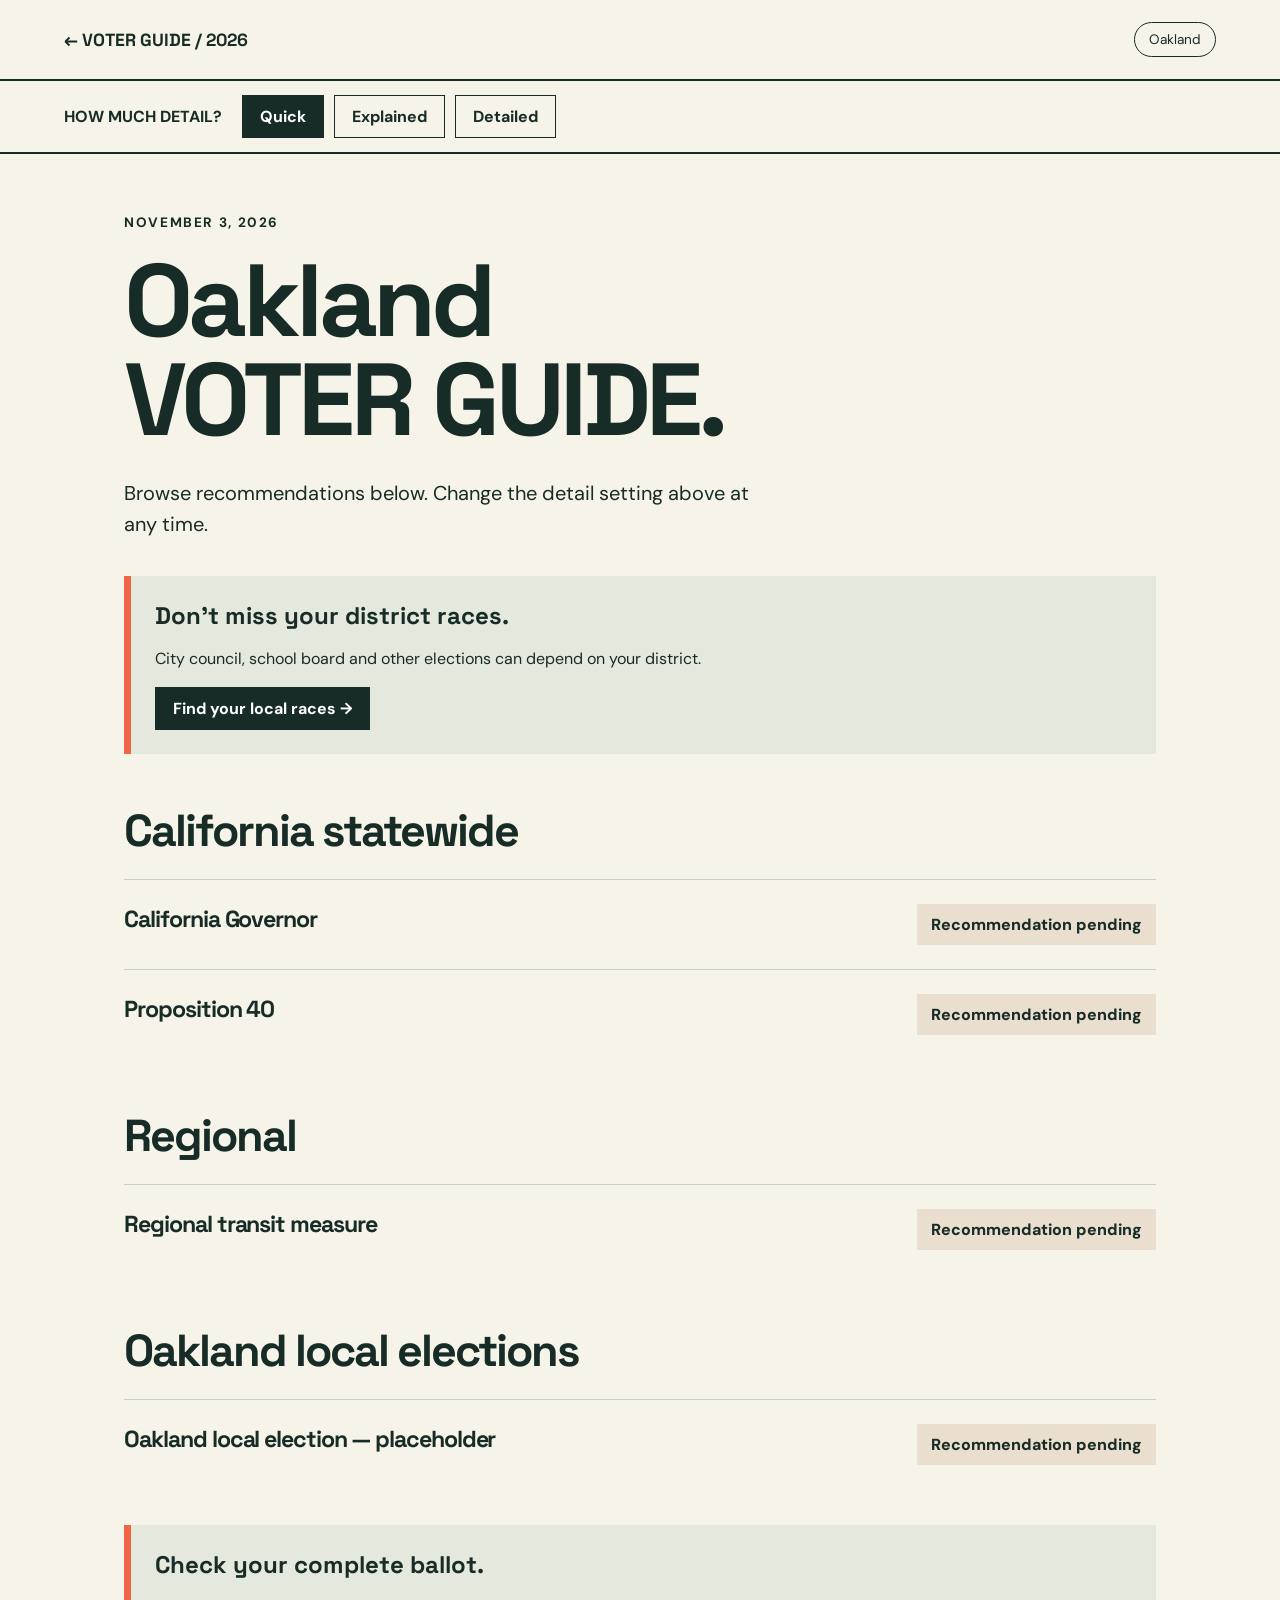
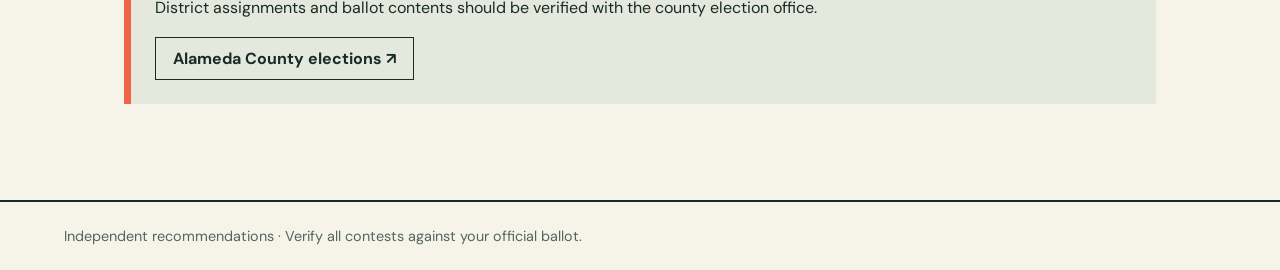
==== guide.html @ 66baf5eb "Add files via upload" ====
<!doctype html><html lang="en"><head><meta charset="utf-8"><meta name="viewport" content="width=device-width, initial-scale=1"><title>2026 Voter Guide</title><link rel="stylesheet" href="style.css"></head><body data-page="guide"><header><a class="brand" href="index.html">← VOTER GUIDE / 2026</a><span class="pill" data-city-label>Oakland</span></header><div class="controls" role="group" aria-label="Level of detail"><span>HOW MUCH DETAIL?</span><button data-mode="quick" type="button">Quick</button><button data-mode="explained" type="button">Explained</button><button data-mode="detailed" type="button">Detailed</button></div><main class="wrap mode-quick"><div class="eyebrow">November 3, 2026</div><h1><span data-city-label>Oakland</span><br>VOTER GUIDE.</h1><p class="lead">Browse recommendations below. Change the detail setting above at any time.</p><aside class="notice"><strong>Don't miss your district races.</strong><p>City council, school board and other elections can depend on your district.</p><a class="button primary" data-district-link href="districts.html">Find your local races →</a></aside><h2>California statewide</h2><div id="statewide"></div><h2>Regional</h2><div id="regional"></div><h2><span data-city-label>Oakland</span> local elections</h2><div id="local"></div><aside class="notice"><strong>Check your complete ballot.</strong><p>District assignments and ballot contents should be verified with the county election office.</p><a class="button" href="https://acvote.alamedacountyca.gov/" target="_blank" rel="noopener noreferrer">Alameda County elections ↗</a></aside></main><footer>Independent recommendations · Verify all contests against your official ballot.</footer><script src="data.js"></script><script src="app.js"></script></body></html>
---- style.css ----
@import url('https://fonts.googleapis.com/css2?family=DM+Sans:wght@400;500;600;700&family=Space+Grotesk:wght@500;600;700&display=swap');
:root{--ink:#172b27;--paper:#f6f3e9;--accent:#ef6545;--line:#c9d0c8;--muted:#53665e}*{box-sizing:border-box}body{margin:0;background:var(--paper);color:var(--ink);font-family:'DM Sans',Arial,sans-serif}a{color:inherit}header{padding:22px max(5vw,20px);border-bottom:2px solid var(--ink);display:flex;justify-content:space-between;gap:12px;align-items:center}header a{text-decoration:none;font-weight:700}.brand{font-family:'Space Grotesk',sans-serif;font-size:1.1rem}.pill{border:1px solid var(--ink);border-radius:50px;padding:8px 14px;font-size:.85rem}.wrap{max-width:1080px;margin:auto;padding:60px 24px}h1,h2,h3{font-family:'Space Grotesk',sans-serif;letter-spacing:-.045em}h1{font-size:clamp(3rem,8vw,6.5rem);line-height:.97;margin:20px 0 28px}h2{font-size:clamp(1.7rem,4vw,2.8rem);margin:48px 0 20px}p{line-height:1.55}.eyebrow{font-size:.85rem;letter-spacing:.12em;text-transform:uppercase;font-weight:700}.lead{max-width:650px;font-size:1.25rem}.city-grid{display:grid;grid-template-columns:1fr 1fr;gap:16px;margin-top:44px}.city{min-height:220px;background:var(--ink);color:var(--paper);padding:28px;display:flex;align-items:flex-end;justify-content:space-between;font:700 clamp(2rem,5vw,4rem) 'Space Grotesk',sans-serif;text-decoration:none;transition:background .15s}.city:hover{background:var(--accent);color:var(--ink)}.controls{position:sticky;top:0;z-index:2;background:var(--paper);border-bottom:2px solid var(--ink);padding:14px max(5vw,20px);display:flex;align-items:center;gap:10px;flex-wrap:wrap}.controls span{font-weight:700;margin-right:10px}.controls button,.button{border:1.5px solid var(--ink);padding:10px 17px;background:transparent;color:var(--ink);font:700 1rem 'DM Sans',sans-serif;cursor:pointer;text-decoration:none;display:inline-block}.controls button.active,.button.primary{background:var(--ink);color:white}.notice{background:#e5e8dc;border-left:7px solid var(--accent);padding:24px;margin:36px 0}.notice strong{font-family:'Space Grotesk',sans-serif;font-size:1.5rem}.card{display:grid;grid-template-columns:minmax(0,1fr) auto;gap:12px 24px;padding:24px 0;border-top:1px solid var(--line)}.card h3{font-size:1.45rem;margin:0 0 8px}.card .badge{font-weight:800;background:#d5e8d8;padding:10px 14px;align-self:start;max-width:280px;text-align:center}.card .badge.pending{background:#eadfce}.card p{margin:8px 0;max-width:720px}.card .explanation,.card .detail{grid-column:1/-1}.mode-quick .explanation,.mode-quick .detail,.mode-explained .detail{display:none}.sources{font-size:.85rem}.district-section{border-top:2px solid var(--ink);padding:18px 0}select{padding:12px;font:inherit;border:2px solid var(--ink);background:white;max-width:100%;min-width:250px}footer{border-top:2px solid var(--ink);padding:25px max(5vw,20px);font-size:.9rem;color:var(--muted)}@media(max-width:620px){.city-grid{grid-template-columns:1fr}.city{min-height:150px}.wrap{padding:42px 20px}.card{grid-template-columns:1fr}.card .badge{justify-self:start}.controls button{padding:8px 11px}}
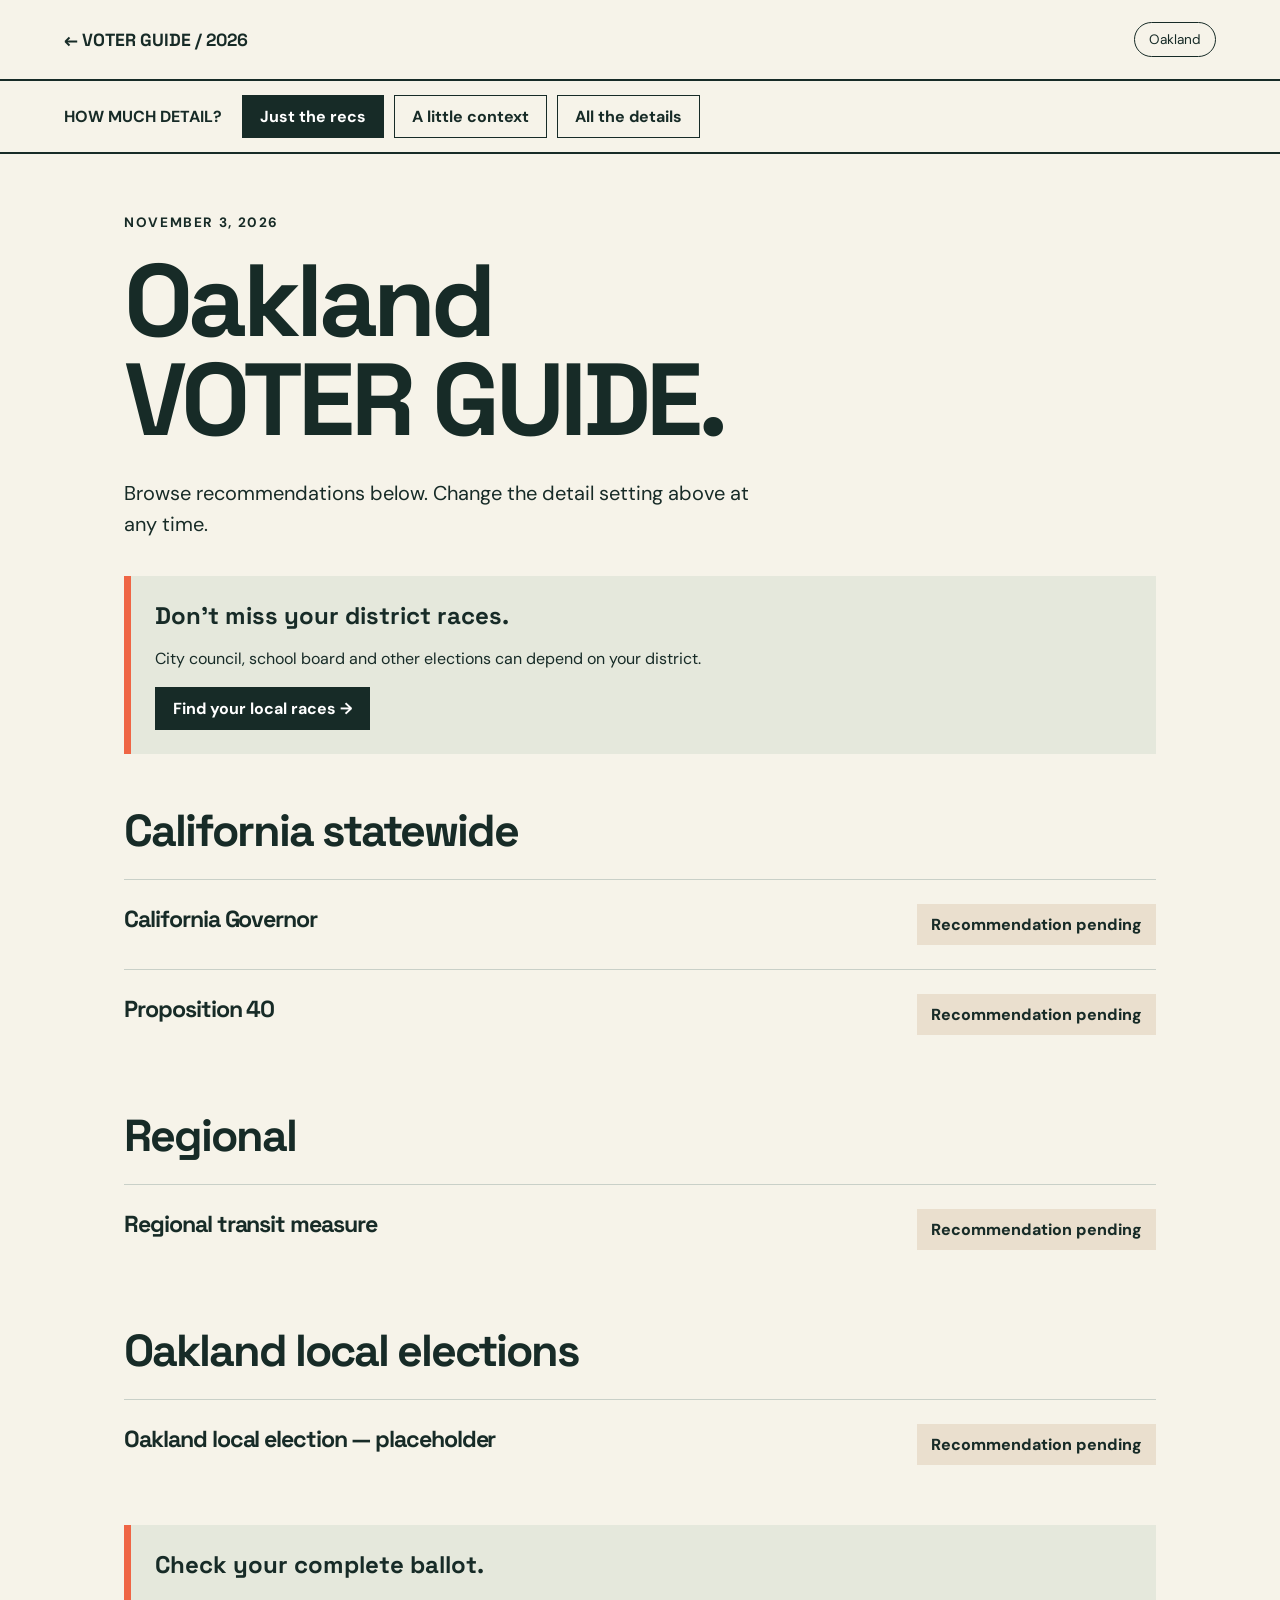
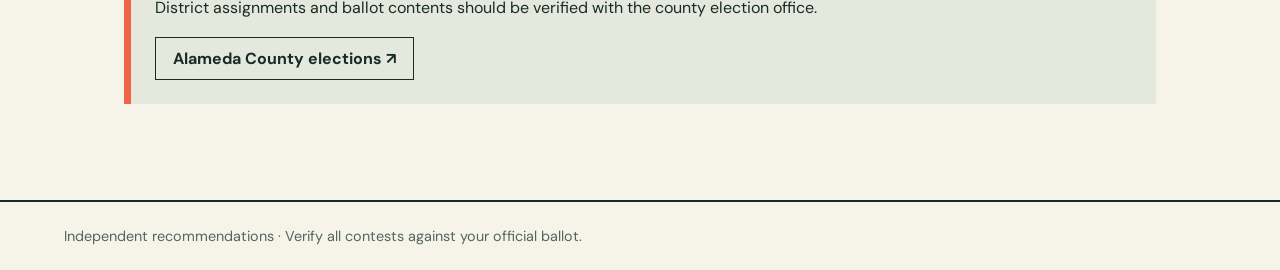
==== commit e5079ca9: "Update guide.html" ====
--- a/guide.html
+++ b/guide.html
@@ -1 +1,3 @@
-<!doctype html><html lang="en"><head><meta charset="utf-8"><meta name="viewport" content="width=device-width, initial-scale=1"><title>2026 Voter Guide</title><link rel="stylesheet" href="style.css"></head><body data-page="guide"><header><a class="brand" href="index.html">← VOTER GUIDE / 2026</a><span class="pill" data-city-label>Oakland</span></header><div class="controls" role="group" aria-label="Level of detail"><span>HOW MUCH DETAIL?</span><button data-mode="quick" type="button">Quick</button><button data-mode="explained" type="button">Explained</button><button data-mode="detailed" type="button">Detailed</button></div><main class="wrap mode-quick"><div class="eyebrow">November 3, 2026</div><h1><span data-city-label>Oakland</span><br>VOTER GUIDE.</h1><p class="lead">Browse recommendations below. Change the detail setting above at any time.</p><aside class="notice"><strong>Don't miss your district races.</strong><p>City council, school board and other elections can depend on your district.</p><a class="button primary" data-district-link href="districts.html">Find your local races →</a></aside><h2>California statewide</h2><div id="statewide"></div><h2>Regional</h2><div id="regional"></div><h2><span data-city-label>Oakland</span> local elections</h2><div id="local"></div><aside class="notice"><strong>Check your complete ballot.</strong><p>District assignments and ballot contents should be verified with the county election office.</p><a class="button" href="https://acvote.alamedacountyca.gov/" target="_blank" rel="noopener noreferrer">Alameda County elections ↗</a></aside></main><footer>Independent recommendations · Verify all contests against your official ballot.</footer><script src="data.js"></script><script src="app.js"></script></body></html>
+<!doctype html><html lang="en"><head><meta charset="utf-8"><meta name="viewport" content="width=device-width, initial-scale=1"><title>2026 Voter Guide</title><link rel="stylesheet" href="style.css"></head><body data-page="guide"><header><a class="brand" href="index.html">← VOTER GUIDE / 2026</a><span class="pill" data-city-label>Oakland</span></header><div class="controls" role="group" aria-label="Level of detail"><span>HOW MUCH DETAIL?</span><button data-mode="quick" type="button">Just the recs</button>
+<button data-mode="explained" type="button">A little context</button>
+<button data-mode="detailed" type="button">All the details</button></div><main class="wrap mode-quick"><div class="eyebrow">November 3, 2026</div><h1><span data-city-label>Oakland</span><br>VOTER GUIDE.</h1><p class="lead">Browse recommendations below. Change the detail setting above at any time.</p><aside class="notice"><strong>Don't miss your district races.</strong><p>City council, school board and other elections can depend on your district.</p><a class="button primary" data-district-link href="districts.html">Find your local races →</a></aside><h2>California statewide</h2><div id="statewide"></div><h2>Regional</h2><div id="regional"></div><h2><span data-city-label>Oakland</span> local elections</h2><div id="local"></div><aside class="notice"><strong>Check your complete ballot.</strong><p>District assignments and ballot contents should be verified with the county election office.</p><a class="button" href="https://acvote.alamedacountyca.gov/" target="_blank" rel="noopener noreferrer">Alameda County elections ↗</a></aside></main><footer>Independent recommendations · Verify all contests against your official ballot.</footer><script src="data.js"></script><script src="app.js"></script></body></html>
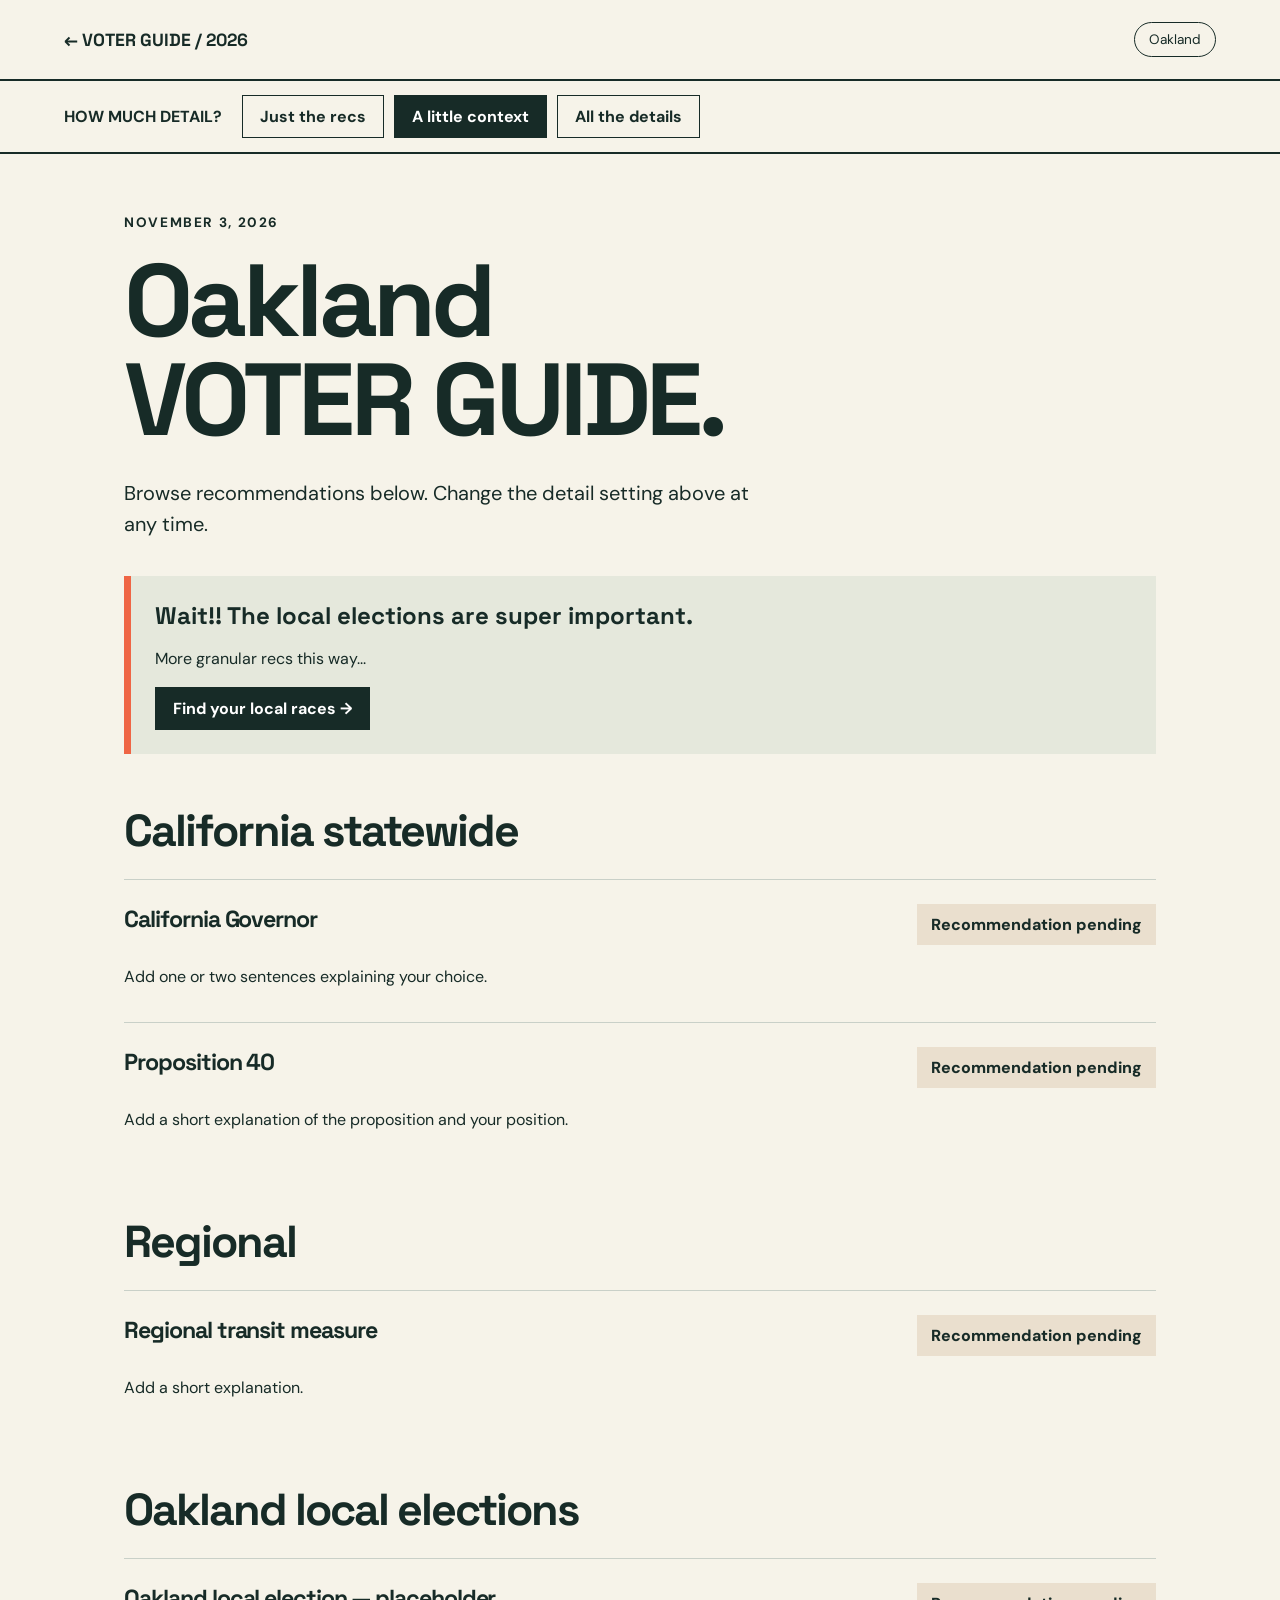
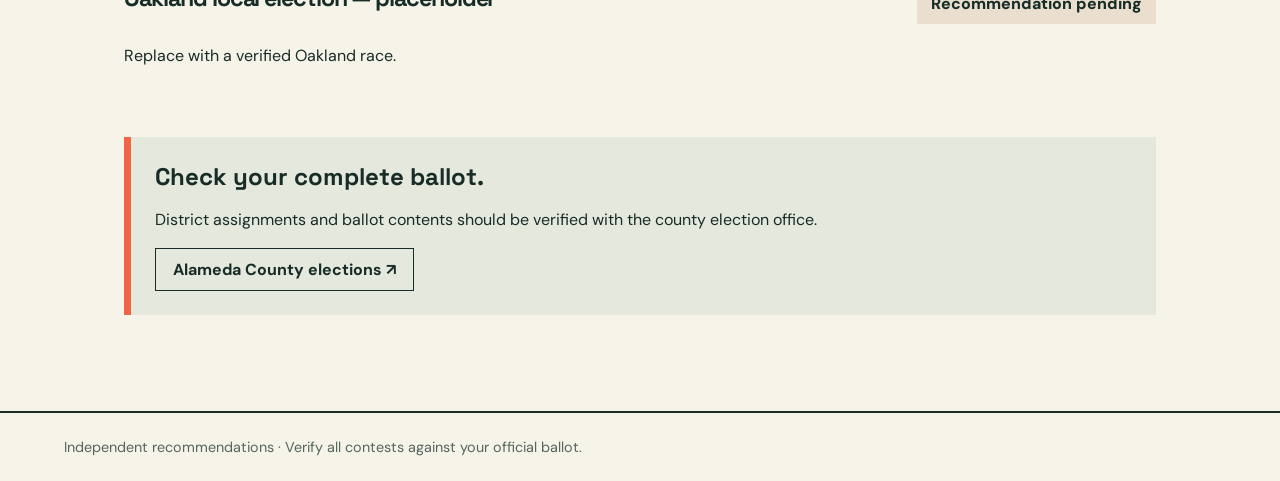
==== commit d71ec410: "Update guide.html" ====
--- a/guide.html
+++ b/guide.html
@@ -1,3 +1,4 @@
 <!doctype html><html lang="en"><head><meta charset="utf-8"><meta name="viewport" content="width=device-width, initial-scale=1"><title>2026 Voter Guide</title><link rel="stylesheet" href="style.css"></head><body data-page="guide"><header><a class="brand" href="index.html">← VOTER GUIDE / 2026</a><span class="pill" data-city-label>Oakland</span></header><div class="controls" role="group" aria-label="Level of detail"><span>HOW MUCH DETAIL?</span><button data-mode="quick" type="button">Just the recs</button>
 <button data-mode="explained" type="button">A little context</button>
-<button data-mode="detailed" type="button">All the details</button></div><main class="wrap mode-quick"><div class="eyebrow">November 3, 2026</div><h1><span data-city-label>Oakland</span><br>VOTER GUIDE.</h1><p class="lead">Browse recommendations below. Change the detail setting above at any time.</p><aside class="notice"><strong>Don't miss your district races.</strong><p>City council, school board and other elections can depend on your district.</p><a class="button primary" data-district-link href="districts.html">Find your local races →</a></aside><h2>California statewide</h2><div id="statewide"></div><h2>Regional</h2><div id="regional"></div><h2><span data-city-label>Oakland</span> local elections</h2><div id="local"></div><aside class="notice"><strong>Check your complete ballot.</strong><p>District assignments and ballot contents should be verified with the county election office.</p><a class="button" href="https://acvote.alamedacountyca.gov/" target="_blank" rel="noopener noreferrer">Alameda County elections ↗</a></aside></main><footer>Independent recommendations · Verify all contests against your official ballot.</footer><script src="data.js"></script><script src="app.js"></script></body></html>
+<button data-mode="detailed" type="button">All the details</button></div><main class="wrap mode-quick"><div class="eyebrow">November 3, 2026</div><h1><span data-city-label>Oakland</span><br>VOTER GUIDE.</h1><p class="lead">Browse recommendations below. Change the detail setting above at any time.</p><aside class="notice"><strong>Wait!! The local elections are super important.</strong>
+<p>More granular recs this way...</p><a class="button primary" data-district-link href="districts.html">Find your local races →</a></aside><h2>California statewide</h2><div id="statewide"></div><h2>Regional</h2><div id="regional"></div><h2><span data-city-label>Oakland</span> local elections</h2><div id="local"></div><aside class="notice"><strong>Check your complete ballot.</strong><p>District assignments and ballot contents should be verified with the county election office.</p><a class="button" href="https://acvote.alamedacountyca.gov/" target="_blank" rel="noopener noreferrer">Alameda County elections ↗</a></aside></main><footer>Independent recommendations · Verify all contests against your official ballot.</footer><script src="data.js"></script><script src="app.js"></script></body></html>
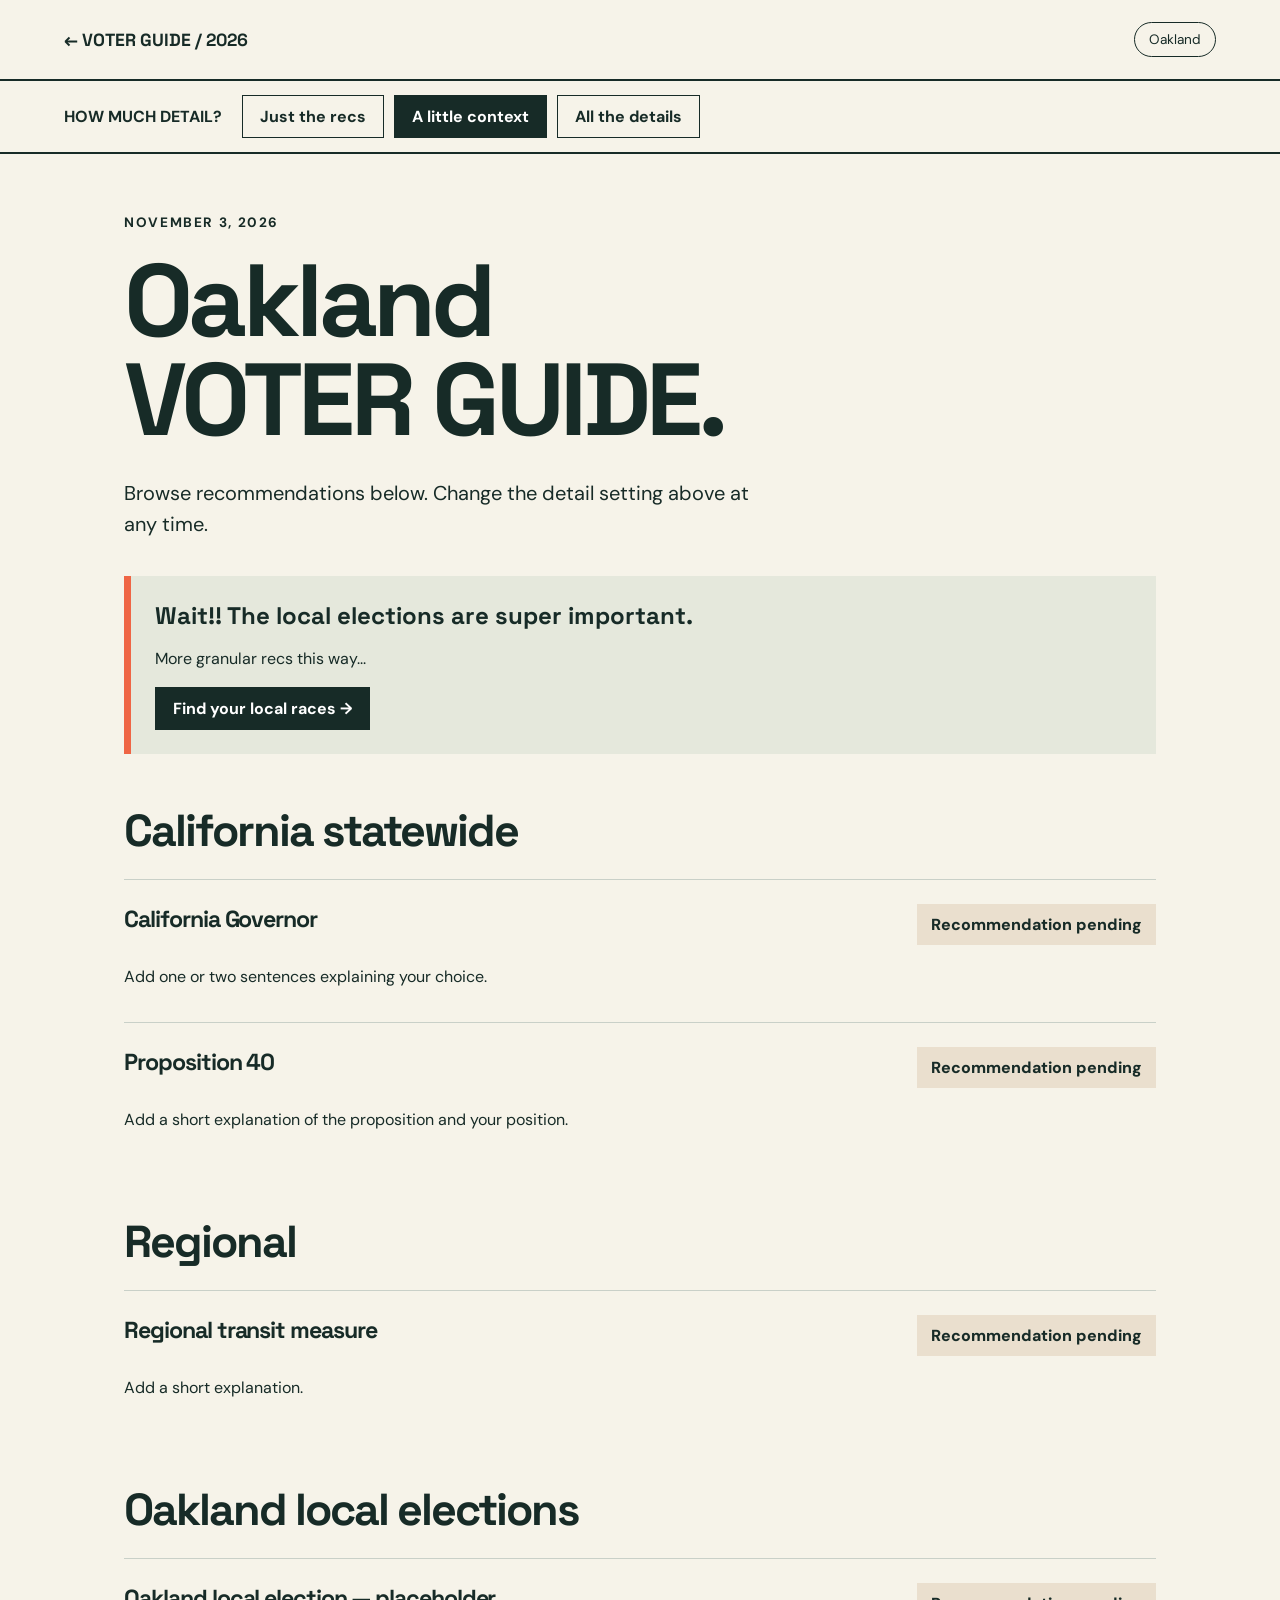
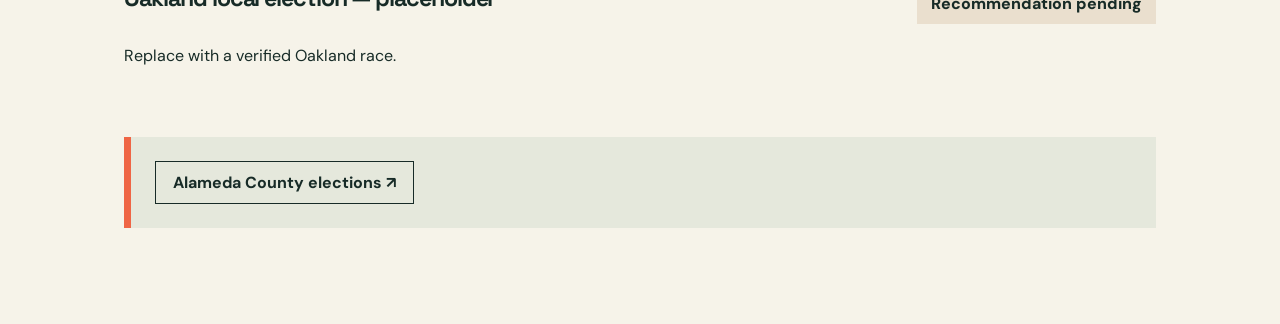
==== commit c45def80: "Update guide.html" ====
--- a/guide.html
+++ b/guide.html
@@ -1,4 +1,4 @@
 <!doctype html><html lang="en"><head><meta charset="utf-8"><meta name="viewport" content="width=device-width, initial-scale=1"><title>2026 Voter Guide</title><link rel="stylesheet" href="style.css"></head><body data-page="guide"><header><a class="brand" href="index.html">← VOTER GUIDE / 2026</a><span class="pill" data-city-label>Oakland</span></header><div class="controls" role="group" aria-label="Level of detail"><span>HOW MUCH DETAIL?</span><button data-mode="quick" type="button">Just the recs</button>
 <button data-mode="explained" type="button">A little context</button>
 <button data-mode="detailed" type="button">All the details</button></div><main class="wrap mode-quick"><div class="eyebrow">November 3, 2026</div><h1><span data-city-label>Oakland</span><br>VOTER GUIDE.</h1><p class="lead">Browse recommendations below. Change the detail setting above at any time.</p><aside class="notice"><strong>Wait!! The local elections are super important.</strong>
-<p>More granular recs this way...</p><a class="button primary" data-district-link href="districts.html">Find your local races →</a></aside><h2>California statewide</h2><div id="statewide"></div><h2>Regional</h2><div id="regional"></div><h2><span data-city-label>Oakland</span> local elections</h2><div id="local"></div><aside class="notice"><strong>Check your complete ballot.</strong><p>District assignments and ballot contents should be verified with the county election office.</p><a class="button" href="https://acvote.alamedacountyca.gov/" target="_blank" rel="noopener noreferrer">Alameda County elections ↗</a></aside></main><footer>Independent recommendations · Verify all contests against your official ballot.</footer><script src="data.js"></script><script src="app.js"></script></body></html>
+<p>More granular recs this way...</p><a class="button primary" data-district-link href="districts.html">Find your local races →</a></aside><h2>California statewide</h2><div id="statewide"></div><h2>Regional</h2><div id="regional"></div><h2><span data-city-label>Oakland</span> local elections</h2><div id="local"></div><aside class="notice"><a class="button" href="https://acvote.alamedacountyca.gov/" target="_blank" rel="noopener noreferrer">Alameda County elections ↗</a></aside></main><script src="data.js"></script><script src="app.js"></script></body></html>
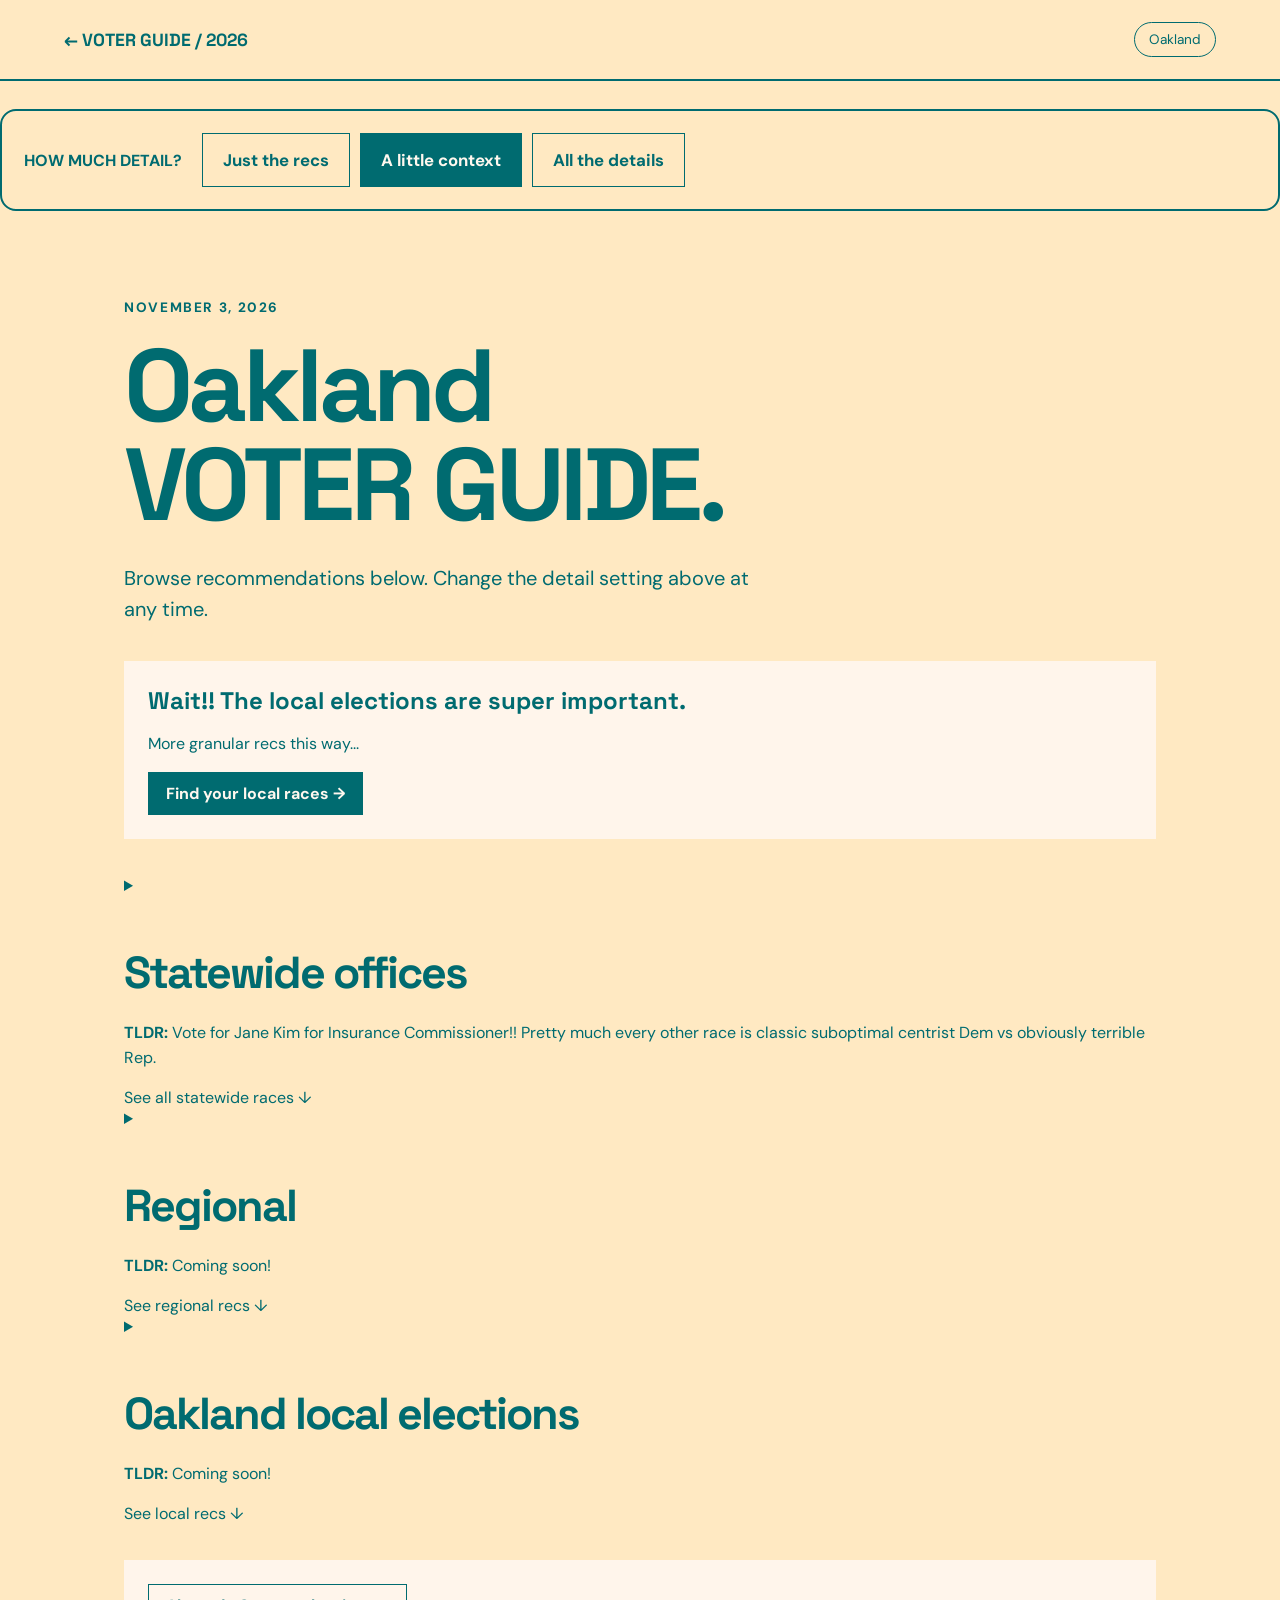
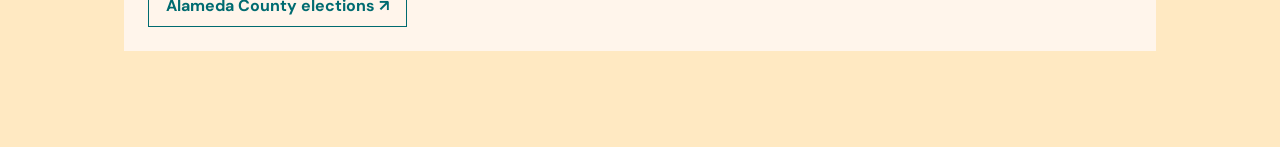
==== commit 691a743b: "Update guide.html" ====
--- a/guide.html
+++ b/guide.html
@@ -1,4 +1,29 @@
 <!doctype html><html lang="en"><head><meta charset="utf-8"><meta name="viewport" content="width=device-width, initial-scale=1"><title>2026 Voter Guide</title><link rel="stylesheet" href="style.css"></head><body data-page="guide"><header><a class="brand" href="index.html">← VOTER GUIDE / 2026</a><span class="pill" data-city-label>Oakland</span></header><div class="controls" role="group" aria-label="Level of detail"><span>HOW MUCH DETAIL?</span><button data-mode="quick" type="button">Just the recs</button>
 <button data-mode="explained" type="button">A little context</button>
 <button data-mode="detailed" type="button">All the details</button></div><main class="wrap mode-quick"><div class="eyebrow">November 3, 2026</div><h1><span data-city-label>Oakland</span><br>VOTER GUIDE.</h1><p class="lead">Browse recommendations below. Change the detail setting above at any time.</p><aside class="notice"><strong>Wait!! The local elections are super important.</strong>
-<p>More granular recs this way...</p><a class="button primary" data-district-link href="districts.html">Find your local races →</a></aside><h2>California statewide</h2><div id="statewide"></div><h2>Regional</h2><div id="regional"></div><h2><span data-city-label>Oakland</span> local elections</h2><div id="local"></div><aside class="notice"><a class="button" href="https://acvote.alamedacountyca.gov/" target="_blank" rel="noopener noreferrer">Alameda County elections ↗</a></aside></main><script src="data.js"></script><script src="app.js"></script></body></html>
+<p>More granular recs this way...</p><a class="button primary" data-district-link href="districts.html">Find your local races →</a></aside><details class="race-section">
+  <summary>
+    <h2>Statewide offices</h2>
+    <p><strong>TLDR:</strong> Vote for Jane Kim for Insurance Commissioner!! Pretty much every other race is classic suboptimal centrist Dem vs obviously terrible Rep.</p>
+    <span class="expand-label">See all statewide races ↓</span>
+  </summary>
+  <div id="statewide"></div>
+</details>
+
+<details class="race-section">
+  <summary>
+    <h2>Regional</h2>
+    <p><strong>TLDR:</strong> Coming soon!</p>
+    <span class="expand-label">See regional recs ↓</span>
+  </summary>
+  <div id="regional"></div>
+</details>
+
+<details class="race-section">
+  <summary>
+    <h2><span data-city-label>Oakland</span> local elections</h2>
+    <p><strong>TLDR:</strong> Coming soon!</p>
+    <span class="expand-label">See local recs ↓</span>
+  </summary>
+  <div id="local"></div>
+</details><aside class="notice"><a class="button" href="https://acvote.alamedacountyca.gov/" target="_blank" rel="noopener noreferrer">Alameda County elections ↗</a></aside></main><script src="data.js"></script><script src="app.js"></script></body></html>
--- a/style.css
+++ b/style.css
@@ -1,2 +1,27 @@
 @import url('https://fonts.googleapis.com/css2?family=DM+Sans:wght@400;500;600;700&family=Space+Grotesk:wght@500;600;700&display=swap');
-:root{--ink:#172b27;--paper:#f6f3e9;--accent:#ef6545;--line:#c9d0c8;--muted:#53665e}*{box-sizing:border-box}body{margin:0;background:var(--paper);color:var(--ink);font-family:'DM Sans',Arial,sans-serif}a{color:inherit}header{padding:22px max(5vw,20px);border-bottom:2px solid var(--ink);display:flex;justify-content:space-between;gap:12px;align-items:center}header a{text-decoration:none;font-weight:700}.brand{font-family:'Space Grotesk',sans-serif;font-size:1.1rem}.pill{border:1px solid var(--ink);border-radius:50px;padding:8px 14px;font-size:.85rem}.wrap{max-width:1080px;margin:auto;padding:60px 24px}h1,h2,h3{font-family:'Space Grotesk',sans-serif;letter-spacing:-.045em}h1{font-size:clamp(3rem,8vw,6.5rem);line-height:.97;margin:20px 0 28px}h2{font-size:clamp(1.7rem,4vw,2.8rem);margin:48px 0 20px}p{line-height:1.55}.eyebrow{font-size:.85rem;letter-spacing:.12em;text-transform:uppercase;font-weight:700}.lead{max-width:650px;font-size:1.25rem}.city-grid{display:grid;grid-template-columns:1fr 1fr;gap:16px;margin-top:44px}.city{min-height:220px;background:var(--ink);color:var(--paper);padding:28px;display:flex;align-items:flex-end;justify-content:space-between;font:700 clamp(2rem,5vw,4rem) 'Space Grotesk',sans-serif;text-decoration:none;transition:background .15s}.city:hover{background:var(--accent);color:var(--ink)}.controls{position:sticky;top:0;z-index:2;background:var(--paper);border-bottom:2px solid var(--ink);padding:14px max(5vw,20px);display:flex;align-items:center;gap:10px;flex-wrap:wrap}.controls span{font-weight:700;margin-right:10px}.controls button,.button{border:1.5px solid var(--ink);padding:10px 17px;background:transparent;color:var(--ink);font:700 1rem 'DM Sans',sans-serif;cursor:pointer;text-decoration:none;display:inline-block}.controls button.active,.button.primary{background:var(--ink);color:white}.notice{background:#e5e8dc;border-left:7px solid var(--accent);padding:24px;margin:36px 0}.notice strong{font-family:'Space Grotesk',sans-serif;font-size:1.5rem}.card{display:grid;grid-template-columns:minmax(0,1fr) auto;gap:12px 24px;padding:24px 0;border-top:1px solid var(--line)}.card h3{font-size:1.45rem;margin:0 0 8px}.card .badge{font-weight:800;background:#d5e8d8;padding:10px 14px;align-self:start;max-width:280px;text-align:center}.card .badge.pending{background:#eadfce}.card p{margin:8px 0;max-width:720px}.card .explanation,.card .detail{grid-column:1/-1}.mode-quick .explanation,.mode-quick .detail,.mode-explained .detail{display:none}.sources{font-size:.85rem}.district-section{border-top:2px solid var(--ink);padding:18px 0}select{padding:12px;font:inherit;border:2px solid var(--ink);background:white;max-width:100%;min-width:250px}footer{border-top:2px solid var(--ink);padding:25px max(5vw,20px);font-size:.9rem;color:var(--muted)}@media(max-width:620px){.city-grid{grid-template-columns:1fr}.city{min-height:150px}.wrap{padding:42px 20px}.card{grid-template-columns:1fr}.card .badge{justify-self:start}.controls button{padding:8px 11px}}
+:root {
+  --ink: #006B70;
+  --paper: #FFE9C2;
+  --ink: #006B70;
+  --line: #76A9A0;
+  --muted: #426E6B;
+}*{box-sizing:border-box}body{margin:0;background:var(--paper);color:var(--ink);font-family:'DM Sans',Arial,sans-serif}a{color:inherit}header{padding:22px max(5vw,20px);border-bottom:2px solid var(--ink);display:flex;justify-content:space-between;gap:12px;align-items:center}header a{text-decoration:none;font-weight:700}.brand{font-family:'Space Grotesk',sans-serif;font-size:1.1rem}.pill{border:1px solid var(--ink);border-radius:50px;padding:8px 14px;font-size:.85rem}.wrap{max-width:1080px;margin:auto;padding:60px 24px}h1,h2,h3{font-family:'Space Grotesk',sans-serif;letter-spacing:-.045em}h1{font-size:clamp(3rem,8vw,6.5rem);line-height:.97;margin:20px 0 28px}h2{font-size:clamp(1.7rem,4vw,2.8rem);margin:48px 0 20px}p{line-height:1.55}.eyebrow{font-size:.85rem;letter-spacing:.12em;text-transform:uppercase;font-weight:700}.lead{max-width:650px;font-size:1.25rem}.city-grid{display:grid;grid-template-columns:1fr 1fr;gap:16px;margin-top:44px}.city{min-height:220px;background:var(--ink);color:var(--paper);padding:28px;display:flex;align-items:flex-end;justify-content:space-between;font:700 clamp(2rem,5vw,4rem) 'Space Grotesk',sans-serif;text-decoration:none;transition:background .15s}.city:hover{background:var(--accent);color:var(--ink)}.controls{position:sticky;top:0;z-index:2;background:var(--paper);border-bottom:2px solid var(--ink);padding:14px max(5vw,20px);display:flex;align-items:center;gap:10px;flex-wrap:wrap}.controls span{font-weight:700;margin-right:10px}.controls button,.button{border:1.5px solid var(--ink);padding:10px 17px;background:transparent;color:var(--ink);font:700 1rem 'DM Sans',sans-serif;cursor:pointer;text-decoration:none;display:inline-block}.controls button.active,.button.primary{background:var(--ink);color:#FFF8EF}.notice{background:#FFF5EB;border-left:7px solid var(--accent);padding:24px;margin:36px 0}.notice strong{font-family:'Space Grotesk',sans-serif;font-size:1.5rem}.card{display:grid;grid-template-columns:minmax(0,1fr) auto;gap:12px 24px;padding:24px 0;border-top:1px solid var(--line)}.card h3{font-size:1.45rem;margin:0 0 8px}.card .badge{font-weight:800;background:#d5e8d8;padding:10px 14px;align-self:start;max-width:280px;text-align:center}.card .badge.pending{background:#eadfce}.card p{margin:8px 0;max-width:720px}.card .explanation,.card .detail{grid-column:1/-1}.mode-quick .explanation,.mode-quick .detail,.mode-explained .detail{display:none}.sources{font-size:.85rem}.district-section{border-top:2px solid var(--ink);padding:18px 0}select{padding:12px;font:inherit;border:2px solid var(--ink);background:white;max-width:100%;min-width:250px}footer{border-top:2px solid var(--ink);padding:25px max(5vw,20px);font-size:.9rem;color:var(--muted)}@media(max-width:620px){.city-grid{grid-template-columns:1fr}.city{min-height:150px}.wrap{padding:42px 20px}.card{grid-template-columns:1fr}.card .badge{justify-self:start}.controls button{padding:8px 11px}}
+/* Bigger detail selector */
+.controls {
+  padding: 22px;
+  margin: 28px 0;
+  border: 2px solid var(--ink);
+  border-radius: 16px;
+}
+
+.controls button {
+  font-size: 1.05rem;
+  font-weight: 700;
+  padding: 15px 20px;
+  min-height: 54px;
+}
+
+.controls button.active {
+  background: var(--ink);
+  color: #FFF8EF;
+}
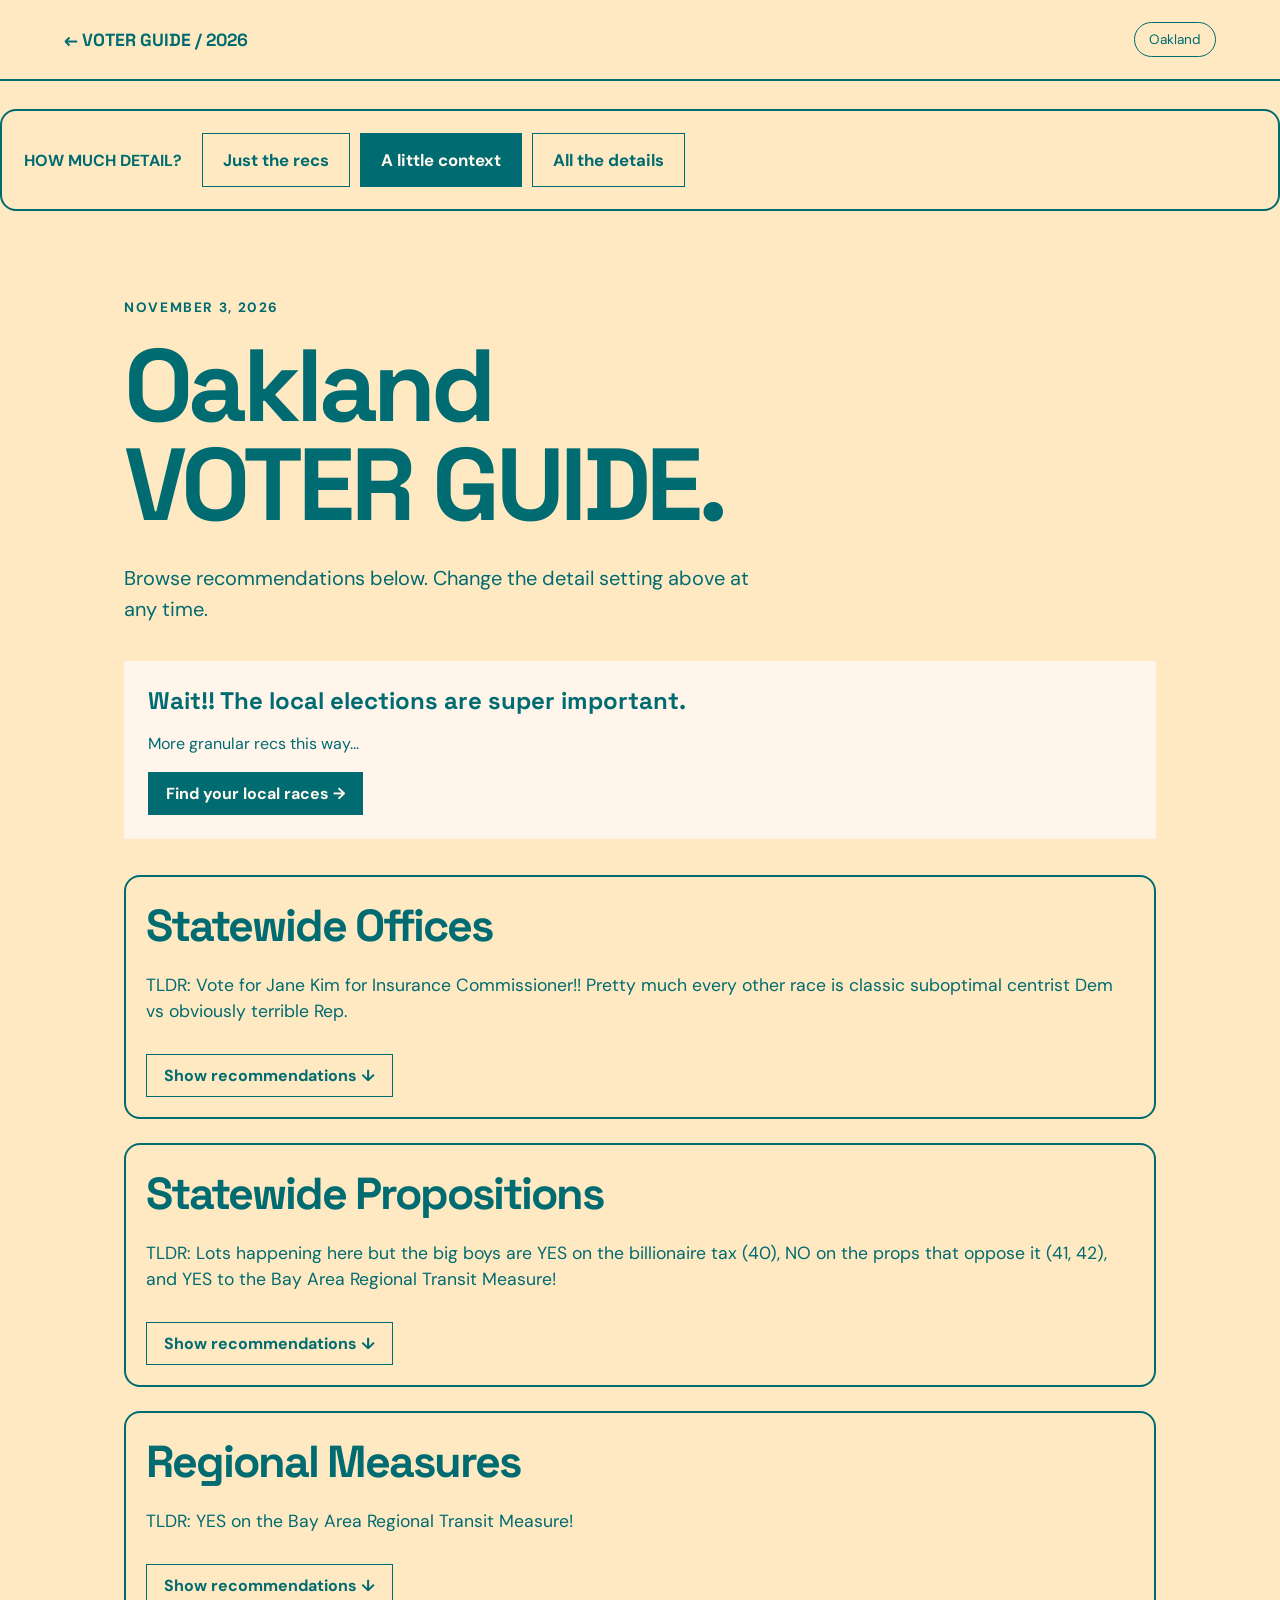
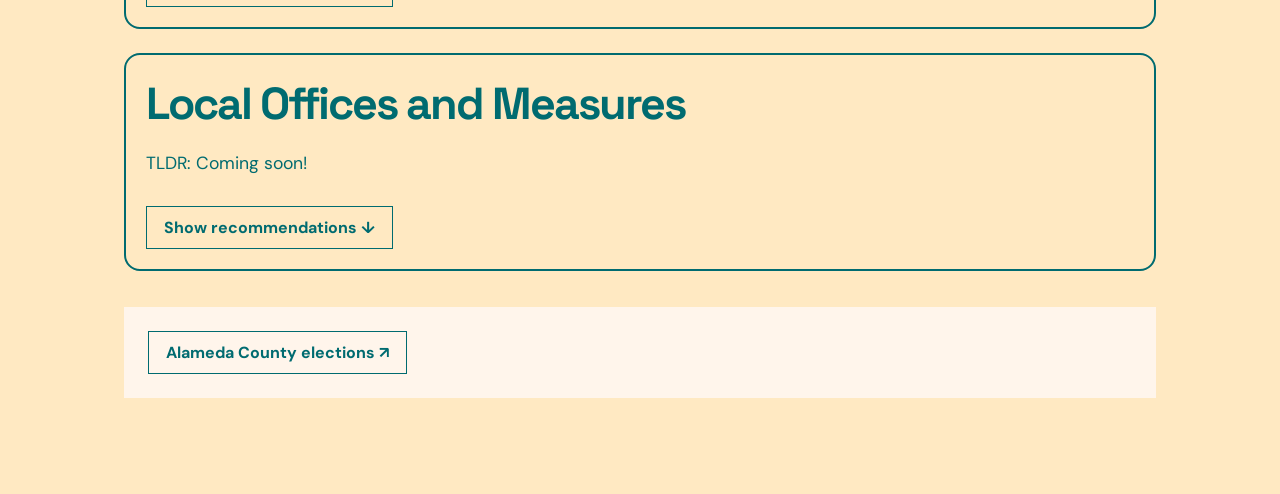
==== commit e208548e: "Update voter guide propositions and collapsible sections" ====
--- a/guide.html
+++ b/guide.html
@@ -1,29 +1,35 @@
 <!doctype html><html lang="en"><head><meta charset="utf-8"><meta name="viewport" content="width=device-width, initial-scale=1"><title>2026 Voter Guide</title><link rel="stylesheet" href="style.css"></head><body data-page="guide"><header><a class="brand" href="index.html">← VOTER GUIDE / 2026</a><span class="pill" data-city-label>Oakland</span></header><div class="controls" role="group" aria-label="Level of detail"><span>HOW MUCH DETAIL?</span><button data-mode="quick" type="button">Just the recs</button>
 <button data-mode="explained" type="button">A little context</button>
 <button data-mode="detailed" type="button">All the details</button></div><main class="wrap mode-quick"><div class="eyebrow">November 3, 2026</div><h1><span data-city-label>Oakland</span><br>VOTER GUIDE.</h1><p class="lead">Browse recommendations below. Change the detail setting above at any time.</p><aside class="notice"><strong>Wait!! The local elections are super important.</strong>
-<p>More granular recs this way...</p><a class="button primary" data-district-link href="districts.html">Find your local races →</a></aside><details class="race-section">
+<p>More granular recs this way...</p><a class="button primary" data-district-link href="districts.html">Find your local races →</a></aside><details class="race-section" aria-labelledby="statewide-heading">
   <summary>
-    <h2>Statewide offices</h2>
-    <p><strong>TLDR:</strong> Vote for Jane Kim for Insurance Commissioner!! Pretty much every other race is classic suboptimal centrist Dem vs obviously terrible Rep.</p>
-    <span class="expand-label">See all statewide races ↓</span>
+    <h2 id="statewide-heading">Statewide Offices</h2>
+    <p data-tldr="statewide"></p>
+    <span class="button"><span class="expand-label">Show recommendations ↓</span><span class="collapse-label">Hide recommendations ↑</span></span>
   </summary>
   <div id="statewide"></div>
 </details>
-
-<details class="race-section">
+<details class="race-section" aria-labelledby="propositions-heading">
   <summary>
-    <h2>Regional</h2>
-    <p><strong>TLDR:</strong> Coming soon!</p>
-    <span class="expand-label">See regional recs ↓</span>
+    <h2 id="propositions-heading">Statewide Propositions</h2>
+    <p data-tldr="propositions"></p>
+    <span class="button"><span class="expand-label">Show recommendations ↓</span><span class="collapse-label">Hide recommendations ↑</span></span>
+  </summary>
+  <div id="propositions"></div>
+</details>
+<details class="race-section" aria-labelledby="regional-heading">
+  <summary>
+    <h2 id="regional-heading">Regional Measures</h2>
+    <p data-tldr="regional"></p>
+    <span class="button"><span class="expand-label">Show recommendations ↓</span><span class="collapse-label">Hide recommendations ↑</span></span>
   </summary>
   <div id="regional"></div>
 </details>
-
-<details class="race-section">
+<details class="race-section" aria-labelledby="local-heading">
   <summary>
-    <h2><span data-city-label>Oakland</span> local elections</h2>
-    <p><strong>TLDR:</strong> Coming soon!</p>
-    <span class="expand-label">See local recs ↓</span>
+    <h2 id="local-heading">Local Offices and Measures</h2>
+    <p data-tldr="local"></p>
+    <span class="button"><span class="expand-label">Show recommendations ↓</span><span class="collapse-label">Hide recommendations ↑</span></span>
   </summary>
   <div id="local"></div>
 </details><aside class="notice"><a class="button" href="https://acvote.alamedacountyca.gov/" target="_blank" rel="noopener noreferrer">Alameda County elections ↗</a></aside></main><script src="data.js"></script><script src="app.js"></script></body></html>
--- a/style.css
+++ b/style.css
@@ -25,3 +25,60 @@
   background: var(--ink);
   color: #FFF8EF;
 }
+/* Collapsible recommendation sections */
+
+.race-section {
+  border: 2px solid var(--ink);
+  border-radius: 16px;
+  padding: 20px;
+  margin: 24px 0;
+}
+
+.race-section summary {
+  cursor: pointer;
+  list-style: none;
+}
+
+.race-section summary::-webkit-details-marker {
+  display: none;
+}
+
+.race-section h2 {
+  margin: 0 0 12px;
+}
+
+.race-section summary p {
+  font-size: 1.1rem;
+  line-height: 1.5;
+}
+
+.race-section summary {
+  margin: 0;
+}
+
+.race-section summary:focus-visible {
+  outline: 3px solid var(--ink);
+  outline-offset: 4px;
+}
+
+.collapse-label,
+.race-section[open] .expand-label {
+  display: none;
+}
+
+.race-section[open] .collapse-label {
+  display: inline;
+}
+
+.race-section summary .button {
+  margin-top: 12px;
+}
+
+.race-section[open] summary {
+  margin-bottom: 20px;
+}
+
+.proposition-number {
+  font-weight: 700;
+  margin-bottom: 8px;
+}
